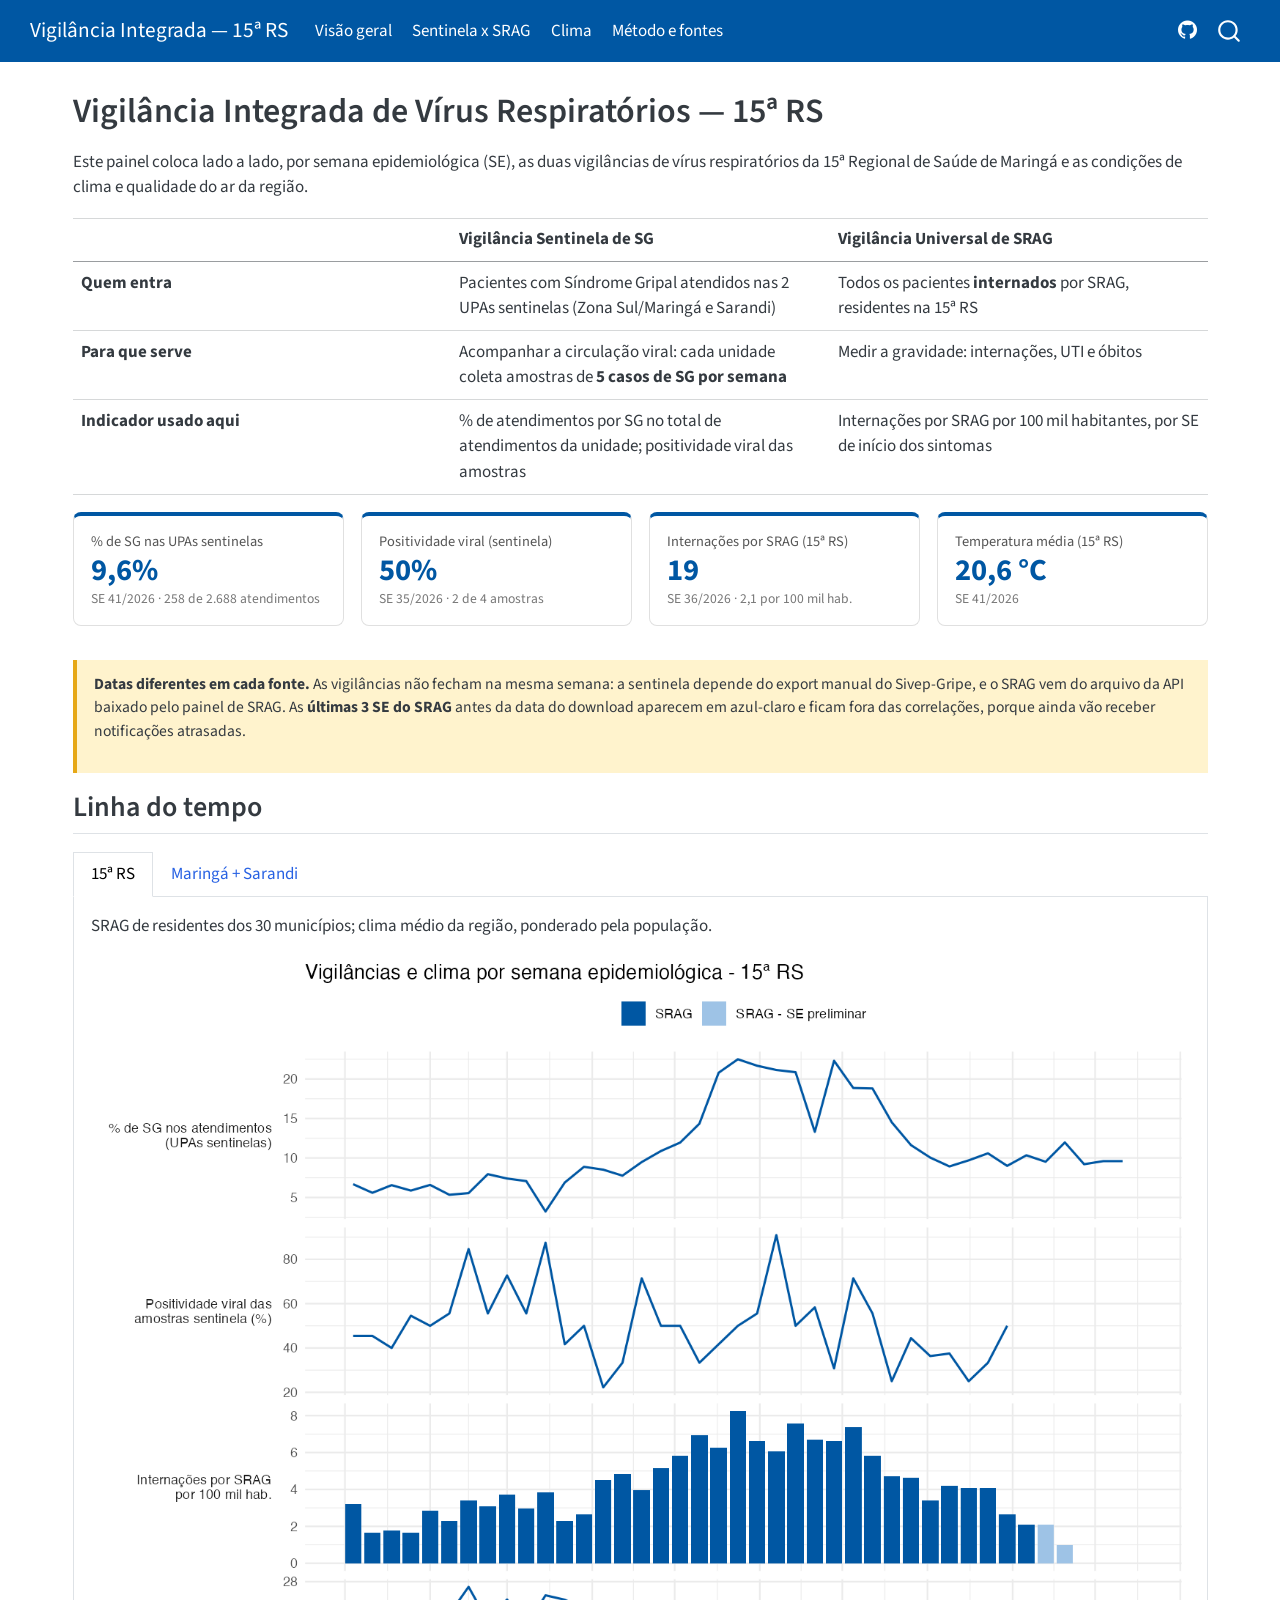
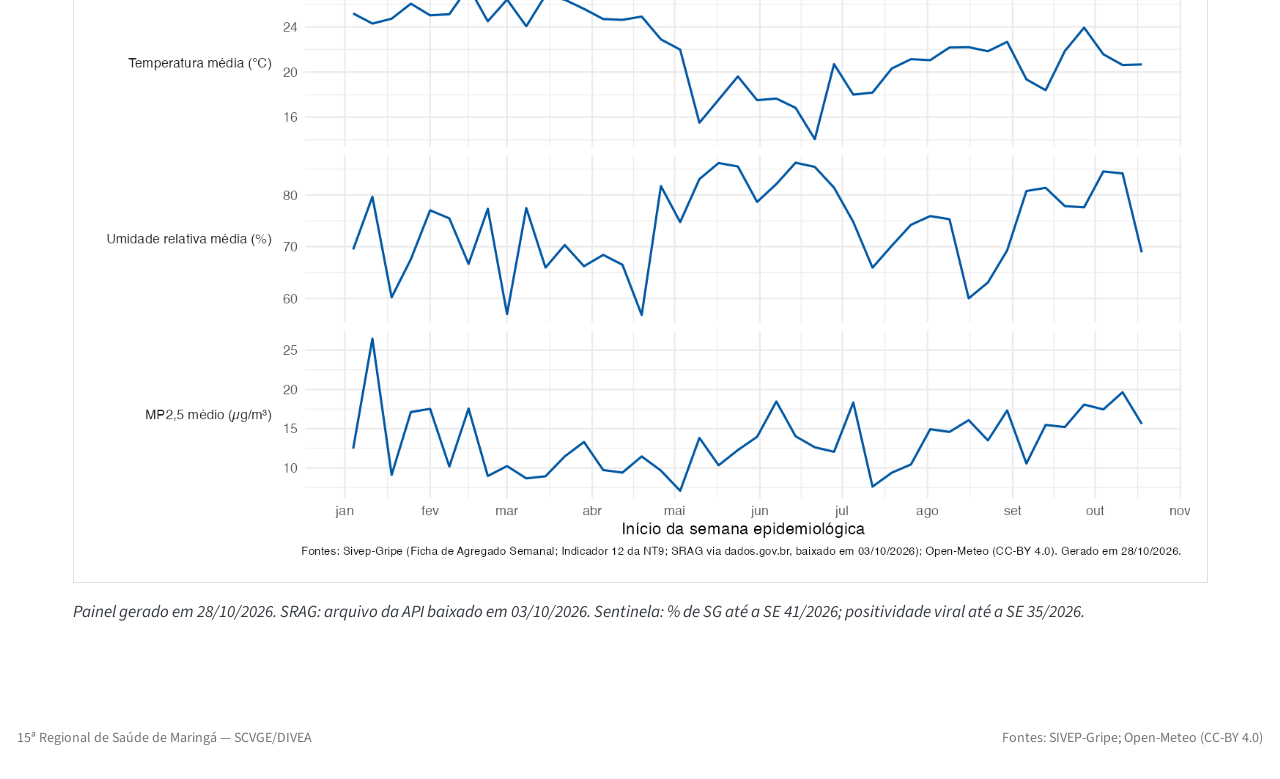
==== docs/index.html @ 5afc6f03 "Primeira versão do painel integrado Sentinela + SRAG + clima Junta a Vigilância Sentinela de SG (2 U" ====
<!DOCTYPE html>
<html xmlns="http://www.w3.org/1999/xhtml" lang="en" xml:lang="en"><head>

<meta charset="utf-8">
<meta name="generator" content="quarto-1.8.27">

<meta name="viewport" content="width=device-width, initial-scale=1.0, user-scalable=yes">


<title>Vigilância Integrada de Vírus Respiratórios — 15ª RS – Vigilância Integrada — 15ª RS</title>
<style>
code{white-space: pre-wrap;}
span.smallcaps{font-variant: small-caps;}
div.columns{display: flex; gap: min(4vw, 1.5em);}
div.column{flex: auto; overflow-x: auto;}
div.hanging-indent{margin-left: 1.5em; text-indent: -1.5em;}
ul.task-list{list-style: none;}
ul.task-list li input[type="checkbox"] {
  width: 0.8em;
  margin: 0 0.8em 0.2em -1em; /* quarto-specific, see https://github.com/quarto-dev/quarto-cli/issues/4556 */ 
  vertical-align: middle;
}
</style>


<script src="site_libs/quarto-nav/quarto-nav.js"></script>
<script src="site_libs/quarto-nav/headroom.min.js"></script>
<script src="site_libs/clipboard/clipboard.min.js"></script>
<script src="site_libs/quarto-search/autocomplete.umd.js"></script>
<script src="site_libs/quarto-search/fuse.min.js"></script>
<script src="site_libs/quarto-search/quarto-search.js"></script>
<meta name="quarto:offset" content="./">
<script src="site_libs/quarto-html/quarto.js" type="module"></script>
<script src="site_libs/quarto-html/tabsets/tabsets.js" type="module"></script>
<script src="site_libs/quarto-html/axe/axe-check.js" type="module"></script>
<script src="site_libs/quarto-html/popper.min.js"></script>
<script src="site_libs/quarto-html/tippy.umd.min.js"></script>
<script src="site_libs/quarto-html/anchor.min.js"></script>
<link href="site_libs/quarto-html/tippy.css" rel="stylesheet">
<link href="site_libs/quarto-html/quarto-syntax-highlighting-ed96de9b727972fe78a7b5d16c58bf87.css" rel="stylesheet" id="quarto-text-highlighting-styles">
<script src="site_libs/bootstrap/bootstrap.min.js"></script>
<link href="site_libs/bootstrap/bootstrap-icons.css" rel="stylesheet">
<link href="site_libs/bootstrap/bootstrap-f245066ca199b7326ac6b360085ddf3a.min.css" rel="stylesheet" append-hash="true" id="quarto-bootstrap" data-mode="light">
<script id="quarto-search-options" type="application/json">{
  "location": "navbar",
  "copy-button": false,
  "collapse-after": 3,
  "panel-placement": "end",
  "type": "overlay",
  "limit": 50,
  "keyboard-shortcut": [
    "f",
    "/",
    "s"
  ],
  "show-item-context": false,
  "language": {
    "search-no-results-text": "No results",
    "search-matching-documents-text": "matching documents",
    "search-copy-link-title": "Copy link to search",
    "search-hide-matches-text": "Hide additional matches",
    "search-more-match-text": "more match in this document",
    "search-more-matches-text": "more matches in this document",
    "search-clear-button-title": "Clear",
    "search-text-placeholder": "",
    "search-detached-cancel-button-title": "Cancel",
    "search-submit-button-title": "Submit",
    "search-label": "Search"
  }
}</script>


<link rel="stylesheet" href="styles.css">
</head>

<body class="nav-fixed quarto-light">

<div id="quarto-search-results"></div>
  <header id="quarto-header" class="headroom fixed-top">
    <nav class="navbar navbar-expand-lg " data-bs-theme="dark">
      <div class="navbar-container container-fluid">
      <div class="navbar-brand-container mx-auto">
    <a class="navbar-brand" href="./index.html">
    <span class="navbar-title">Vigilância Integrada — 15ª RS</span>
    </a>
  </div>
            <div id="quarto-search" class="" title="Search"></div>
          <button class="navbar-toggler" type="button" data-bs-toggle="collapse" data-bs-target="#navbarCollapse" aria-controls="navbarCollapse" role="menu" aria-expanded="false" aria-label="Toggle navigation" onclick="if (window.quartoToggleHeadroom) { window.quartoToggleHeadroom(); }">
  <span class="navbar-toggler-icon"></span>
</button>
          <div class="collapse navbar-collapse" id="navbarCollapse">
            <ul class="navbar-nav navbar-nav-scroll me-auto">
  <li class="nav-item">
    <a class="nav-link active" href="./index.html" aria-current="page"> 
<span class="menu-text">Visão geral</span></a>
  </li>  
  <li class="nav-item">
    <a class="nav-link" href="./vigilancias.html"> 
<span class="menu-text">Sentinela x SRAG</span></a>
  </li>  
  <li class="nav-item">
    <a class="nav-link" href="./clima.html"> 
<span class="menu-text">Clima</span></a>
  </li>  
  <li class="nav-item">
    <a class="nav-link" href="./metodo.html"> 
<span class="menu-text">Método e fontes</span></a>
  </li>  
</ul>
            <ul class="navbar-nav navbar-nav-scroll ms-auto">
  <li class="nav-item compact">
    <a class="nav-link" href="https://github.com/valentim1979/vigilancia-integrada"> <i class="bi bi-github" role="img" aria-label="GitHub">
</i> 
<span class="menu-text"></span></a>
  </li>  
</ul>
          </div> <!-- /navcollapse -->
            <div class="quarto-navbar-tools">
</div>
      </div> <!-- /container-fluid -->
    </nav>
</header>
<!-- content -->
<div id="quarto-content" class="quarto-container page-columns page-rows-contents page-layout-full page-navbar">
<!-- sidebar -->
<!-- margin-sidebar -->
    
<!-- main -->
<main class="content column-page" id="quarto-document-content">

<header id="title-block-header" class="quarto-title-block default">
<div class="quarto-title">
<h1 class="title">Vigilância Integrada de Vírus Respiratórios — 15ª RS</h1>
</div>



<div class="quarto-title-meta column-page">

    
  
    
  </div>
  


</header>


<p>Este painel coloca lado a lado, por semana epidemiológica (SE), as duas vigilâncias de vírus respiratórios da 15ª Regional de Saúde de Maringá e as condições de clima e qualidade do ar da região.</p>
<table class="caption-top table">
<colgroup>
<col style="width: 33%">
<col style="width: 33%">
<col style="width: 33%">
</colgroup>
<thead>
<tr class="header">
<th></th>
<th>Vigilância Sentinela de SG</th>
<th>Vigilância Universal de SRAG</th>
</tr>
</thead>
<tbody>
<tr class="odd">
<td><strong>Quem entra</strong></td>
<td>Pacientes com Síndrome Gripal atendidos nas 2 UPAs sentinelas (Zona Sul/Maringá e Sarandi)</td>
<td>Todos os pacientes <strong>internados</strong> por SRAG, residentes na 15ª RS</td>
</tr>
<tr class="even">
<td><strong>Para que serve</strong></td>
<td>Acompanhar a circulação viral: cada unidade coleta amostras de <strong>5 casos de SG por semana</strong></td>
<td>Medir a gravidade: internações, UTI e óbitos</td>
</tr>
<tr class="odd">
<td><strong>Indicador usado aqui</strong></td>
<td>% de atendimentos por SG no total de atendimentos da unidade; positividade viral das amostras</td>
<td>Internações por SRAG por 100 mil habitantes, por SE de início dos sintomas</td>
</tr>
</tbody>
</table>
<div class="cartoes">
<div class="cartao">
<div class="rotulo">
% de SG nas UPAs sentinelas
</div>
<div class="valor">
9,6%
</div>
<div class="detalhe">
SE 41/2026 · 258 de 2.688 atendimentos
</div>
</div>
<div class="cartao">
<div class="rotulo">
Positividade viral (sentinela)
</div>
<div class="valor">
50%
</div>
<div class="detalhe">
SE 35/2026 · 2 de 4 amostras
</div>
</div>
<div class="cartao">
<div class="rotulo">
Internações por SRAG (15ª RS)
</div>
<div class="valor">
19
</div>
<div class="detalhe">
SE 36/2026 · 2,1 por 100 mil hab.
</div>
</div>
<div class="cartao">
<div class="rotulo">
Temperatura média (15ª RS)
</div>
<div class="valor">
20,6 °C
</div>
<div class="detalhe">
SE 41/2026
</div>
</div>
</div>
<div class="aviso-dado">
<p><strong>Datas diferentes em cada fonte.</strong> As vigilâncias não fecham na mesma semana: a sentinela depende do export manual do Sivep-Gripe, e o SRAG vem do arquivo da API baixado pelo painel de SRAG. As <strong>últimas 3 SE do SRAG</strong> antes da data do download aparecem em azul-claro e ficam fora das correlações, porque ainda vão receber notificações atrasadas.</p>
</div>
<section id="linha-do-tempo" class="level2">
<h2 class="anchored" data-anchor-id="linha-do-tempo">Linha do tempo</h2>
<div class="tabset-margin-container"></div><div class="panel-tabset">
<ul class="nav nav-tabs" role="tablist"><li class="nav-item" role="presentation"><a class="nav-link active" id="tabset-1-1-tab" data-bs-toggle="tab" data-bs-target="#tabset-1-1" role="tab" aria-controls="tabset-1-1" aria-selected="true" href="">15ª RS</a></li><li class="nav-item" role="presentation"><a class="nav-link" id="tabset-1-2-tab" data-bs-toggle="tab" data-bs-target="#tabset-1-2" role="tab" aria-controls="tabset-1-2" aria-selected="false" href="">Maringá + Sarandi</a></li></ul>
<div class="tab-content">
<div id="tabset-1-1" class="tab-pane active" role="tabpanel" aria-labelledby="tabset-1-1-tab">
<p>SRAG de residentes dos 30 municípios; clima médio da região, ponderado pela população.</p>
<p><img src="img/linha_tempo_15rs.png" class="img-fluid"></p>
</div>
<div id="tabset-1-2" class="tab-pane" role="tabpanel" aria-labelledby="tabset-1-2-tab">
<p>SRAG só de residentes dos 2 municípios onde ficam as UPAs sentinelas — o recorte mais comparável com a sentinela.</p>
<p><img src="img/linha_tempo_maringa_sarandi.png" class="img-fluid"></p>
</div>
</div>
</div>
<p><em>Painel gerado em 28/10/2026. SRAG: arquivo da API baixado em 03/10/2026. Sentinela: % de SG até a SE 41/2026; positividade viral até a SE 35/2026.</em></p>


</section>

</main> <!-- /main -->
<script id="quarto-html-after-body" type="application/javascript">
  window.document.addEventListener("DOMContentLoaded", function (event) {
    const icon = "";
    const anchorJS = new window.AnchorJS();
    anchorJS.options = {
      placement: 'right',
      icon: icon
    };
    anchorJS.add('.anchored');
    const isCodeAnnotation = (el) => {
      for (const clz of el.classList) {
        if (clz.startsWith('code-annotation-')) {                     
          return true;
        }
      }
      return false;
    }
    const onCopySuccess = function(e) {
      // button target
      const button = e.trigger;
      // don't keep focus
      button.blur();
      // flash "checked"
      button.classList.add('code-copy-button-checked');
      var currentTitle = button.getAttribute("title");
      button.setAttribute("title", "Copied!");
      let tooltip;
      if (window.bootstrap) {
        button.setAttribute("data-bs-toggle", "tooltip");
        button.setAttribute("data-bs-placement", "left");
        button.setAttribute("data-bs-title", "Copied!");
        tooltip = new bootstrap.Tooltip(button, 
          { trigger: "manual", 
            customClass: "code-copy-button-tooltip",
            offset: [0, -8]});
        tooltip.show();    
      }
      setTimeout(function() {
        if (tooltip) {
          tooltip.hide();
          button.removeAttribute("data-bs-title");
          button.removeAttribute("data-bs-toggle");
          button.removeAttribute("data-bs-placement");
        }
        button.setAttribute("title", currentTitle);
        button.classList.remove('code-copy-button-checked');
      }, 1000);
      // clear code selection
      e.clearSelection();
    }
    const getTextToCopy = function(trigger) {
      const outerScaffold = trigger.parentElement.cloneNode(true);
      const codeEl = outerScaffold.querySelector('code');
      for (const childEl of codeEl.children) {
        if (isCodeAnnotation(childEl)) {
          childEl.remove();
        }
      }
      return codeEl.innerText;
    }
    const clipboard = new window.ClipboardJS('.code-copy-button:not([data-in-quarto-modal])', {
      text: getTextToCopy
    });
    clipboard.on('success', onCopySuccess);
    if (window.document.getElementById('quarto-embedded-source-code-modal')) {
      const clipboardModal = new window.ClipboardJS('.code-copy-button[data-in-quarto-modal]', {
        text: getTextToCopy,
        container: window.document.getElementById('quarto-embedded-source-code-modal')
      });
      clipboardModal.on('success', onCopySuccess);
    }
      var localhostRegex = new RegExp(/^(?:http|https):\/\/localhost\:?[0-9]*\//);
      var mailtoRegex = new RegExp(/^mailto:/);
        var filterRegex = new RegExp('/' + window.location.host + '/');
      var isInternal = (href) => {
          return filterRegex.test(href) || localhostRegex.test(href) || mailtoRegex.test(href);
      }
      // Inspect non-navigation links and adorn them if external
     var links = window.document.querySelectorAll('a[href]:not(.nav-link):not(.navbar-brand):not(.toc-action):not(.sidebar-link):not(.sidebar-item-toggle):not(.pagination-link):not(.no-external):not([aria-hidden]):not(.dropdown-item):not(.quarto-navigation-tool):not(.about-link)');
      for (var i=0; i<links.length; i++) {
        const link = links[i];
        if (!isInternal(link.href)) {
          // undo the damage that might have been done by quarto-nav.js in the case of
          // links that we want to consider external
          if (link.dataset.originalHref !== undefined) {
            link.href = link.dataset.originalHref;
          }
        }
      }
    function tippyHover(el, contentFn, onTriggerFn, onUntriggerFn) {
      const config = {
        allowHTML: true,
        maxWidth: 500,
        delay: 100,
        arrow: false,
        appendTo: function(el) {
            return el.parentElement;
        },
        interactive: true,
        interactiveBorder: 10,
        theme: 'quarto',
        placement: 'bottom-start',
      };
      if (contentFn) {
        config.content = contentFn;
      }
      if (onTriggerFn) {
        config.onTrigger = onTriggerFn;
      }
      if (onUntriggerFn) {
        config.onUntrigger = onUntriggerFn;
      }
      window.tippy(el, config); 
    }
    const noterefs = window.document.querySelectorAll('a[role="doc-noteref"]');
    for (var i=0; i<noterefs.length; i++) {
      const ref = noterefs[i];
      tippyHover(ref, function() {
        // use id or data attribute instead here
        let href = ref.getAttribute('data-footnote-href') || ref.getAttribute('href');
        try { href = new URL(href).hash; } catch {}
        const id = href.replace(/^#\/?/, "");
        const note = window.document.getElementById(id);
        if (note) {
          return note.innerHTML;
        } else {
          return "";
        }
      });
    }
    const xrefs = window.document.querySelectorAll('a.quarto-xref');
    const processXRef = (id, note) => {
      // Strip column container classes
      const stripColumnClz = (el) => {
        el.classList.remove("page-full", "page-columns");
        if (el.children) {
          for (const child of el.children) {
            stripColumnClz(child);
          }
        }
      }
      stripColumnClz(note)
      if (id === null || id.startsWith('sec-')) {
        // Special case sections, only their first couple elements
        const container = document.createElement("div");
        if (note.children && note.children.length > 2) {
          container.appendChild(note.children[0].cloneNode(true));
          for (let i = 1; i < note.children.length; i++) {
            const child = note.children[i];
            if (child.tagName === "P" && child.innerText === "") {
              continue;
            } else {
              container.appendChild(child.cloneNode(true));
              break;
            }
          }
          if (window.Quarto?.typesetMath) {
            window.Quarto.typesetMath(container);
          }
          return container.innerHTML
        } else {
          if (window.Quarto?.typesetMath) {
            window.Quarto.typesetMath(note);
          }
          return note.innerHTML;
        }
      } else {
        // Remove any anchor links if they are present
        const anchorLink = note.querySelector('a.anchorjs-link');
        if (anchorLink) {
          anchorLink.remove();
        }
        if (window.Quarto?.typesetMath) {
          window.Quarto.typesetMath(note);
        }
        if (note.classList.contains("callout")) {
          return note.outerHTML;
        } else {
          return note.innerHTML;
        }
      }
    }
    for (var i=0; i<xrefs.length; i++) {
      const xref = xrefs[i];
      tippyHover(xref, undefined, function(instance) {
        instance.disable();
        let url = xref.getAttribute('href');
        let hash = undefined; 
        if (url.startsWith('#')) {
          hash = url;
        } else {
          try { hash = new URL(url).hash; } catch {}
        }
        if (hash) {
          const id = hash.replace(/^#\/?/, "");
          const note = window.document.getElementById(id);
          if (note !== null) {
            try {
              const html = processXRef(id, note.cloneNode(true));
              instance.setContent(html);
            } finally {
              instance.enable();
              instance.show();
            }
          } else {
            // See if we can fetch this
            fetch(url.split('#')[0])
            .then(res => res.text())
            .then(html => {
              const parser = new DOMParser();
              const htmlDoc = parser.parseFromString(html, "text/html");
              const note = htmlDoc.getElementById(id);
              if (note !== null) {
                const html = processXRef(id, note);
                instance.setContent(html);
              } 
            }).finally(() => {
              instance.enable();
              instance.show();
            });
          }
        } else {
          // See if we can fetch a full url (with no hash to target)
          // This is a special case and we should probably do some content thinning / targeting
          fetch(url)
          .then(res => res.text())
          .then(html => {
            const parser = new DOMParser();
            const htmlDoc = parser.parseFromString(html, "text/html");
            const note = htmlDoc.querySelector('main.content');
            if (note !== null) {
              // This should only happen for chapter cross references
              // (since there is no id in the URL)
              // remove the first header
              if (note.children.length > 0 && note.children[0].tagName === "HEADER") {
                note.children[0].remove();
              }
              const html = processXRef(null, note);
              instance.setContent(html);
            } 
          }).finally(() => {
            instance.enable();
            instance.show();
          });
        }
      }, function(instance) {
      });
    }
        let selectedAnnoteEl;
        const selectorForAnnotation = ( cell, annotation) => {
          let cellAttr = 'data-code-cell="' + cell + '"';
          let lineAttr = 'data-code-annotation="' +  annotation + '"';
          const selector = 'span[' + cellAttr + '][' + lineAttr + ']';
          return selector;
        }
        const selectCodeLines = (annoteEl) => {
          const doc = window.document;
          const targetCell = annoteEl.getAttribute("data-target-cell");
          const targetAnnotation = annoteEl.getAttribute("data-target-annotation");
          const annoteSpan = window.document.querySelector(selectorForAnnotation(targetCell, targetAnnotation));
          const lines = annoteSpan.getAttribute("data-code-lines").split(",");
          const lineIds = lines.map((line) => {
            return targetCell + "-" + line;
          })
          let top = null;
          let height = null;
          let parent = null;
          if (lineIds.length > 0) {
              //compute the position of the single el (top and bottom and make a div)
              const el = window.document.getElementById(lineIds[0]);
              top = el.offsetTop;
              height = el.offsetHeight;
              parent = el.parentElement.parentElement;
            if (lineIds.length > 1) {
              const lastEl = window.document.getElementById(lineIds[lineIds.length - 1]);
              const bottom = lastEl.offsetTop + lastEl.offsetHeight;
              height = bottom - top;
            }
            if (top !== null && height !== null && parent !== null) {
              // cook up a div (if necessary) and position it 
              let div = window.document.getElementById("code-annotation-line-highlight");
              if (div === null) {
                div = window.document.createElement("div");
                div.setAttribute("id", "code-annotation-line-highlight");
                div.style.position = 'absolute';
                parent.appendChild(div);
              }
              div.style.top = top - 2 + "px";
              div.style.height = height + 4 + "px";
              div.style.left = 0;
              let gutterDiv = window.document.getElementById("code-annotation-line-highlight-gutter");
              if (gutterDiv === null) {
                gutterDiv = window.document.createElement("div");
                gutterDiv.setAttribute("id", "code-annotation-line-highlight-gutter");
                gutterDiv.style.position = 'absolute';
                const codeCell = window.document.getElementById(targetCell);
                const gutter = codeCell.querySelector('.code-annotation-gutter');
                gutter.appendChild(gutterDiv);
              }
              gutterDiv.style.top = top - 2 + "px";
              gutterDiv.style.height = height + 4 + "px";
            }
            selectedAnnoteEl = annoteEl;
          }
        };
        const unselectCodeLines = () => {
          const elementsIds = ["code-annotation-line-highlight", "code-annotation-line-highlight-gutter"];
          elementsIds.forEach((elId) => {
            const div = window.document.getElementById(elId);
            if (div) {
              div.remove();
            }
          });
          selectedAnnoteEl = undefined;
        };
          // Handle positioning of the toggle
      window.addEventListener(
        "resize",
        throttle(() => {
          elRect = undefined;
          if (selectedAnnoteEl) {
            selectCodeLines(selectedAnnoteEl);
          }
        }, 10)
      );
      function throttle(fn, ms) {
      let throttle = false;
      let timer;
        return (...args) => {
          if(!throttle) { // first call gets through
              fn.apply(this, args);
              throttle = true;
          } else { // all the others get throttled
              if(timer) clearTimeout(timer); // cancel #2
              timer = setTimeout(() => {
                fn.apply(this, args);
                timer = throttle = false;
              }, ms);
          }
        };
      }
        // Attach click handler to the DT
        const annoteDls = window.document.querySelectorAll('dt[data-target-cell]');
        for (const annoteDlNode of annoteDls) {
          annoteDlNode.addEventListener('click', (event) => {
            const clickedEl = event.target;
            if (clickedEl !== selectedAnnoteEl) {
              unselectCodeLines();
              const activeEl = window.document.querySelector('dt[data-target-cell].code-annotation-active');
              if (activeEl) {
                activeEl.classList.remove('code-annotation-active');
              }
              selectCodeLines(clickedEl);
              clickedEl.classList.add('code-annotation-active');
            } else {
              // Unselect the line
              unselectCodeLines();
              clickedEl.classList.remove('code-annotation-active');
            }
          });
        }
    const findCites = (el) => {
      const parentEl = el.parentElement;
      if (parentEl) {
        const cites = parentEl.dataset.cites;
        if (cites) {
          return {
            el,
            cites: cites.split(' ')
          };
        } else {
          return findCites(el.parentElement)
        }
      } else {
        return undefined;
      }
    };
    var bibliorefs = window.document.querySelectorAll('a[role="doc-biblioref"]');
    for (var i=0; i<bibliorefs.length; i++) {
      const ref = bibliorefs[i];
      const citeInfo = findCites(ref);
      if (citeInfo) {
        tippyHover(citeInfo.el, function() {
          var popup = window.document.createElement('div');
          citeInfo.cites.forEach(function(cite) {
            var citeDiv = window.document.createElement('div');
            citeDiv.classList.add('hanging-indent');
            citeDiv.classList.add('csl-entry');
            var biblioDiv = window.document.getElementById('ref-' + cite);
            if (biblioDiv) {
              citeDiv.innerHTML = biblioDiv.innerHTML;
            }
            popup.appendChild(citeDiv);
          });
          return popup.innerHTML;
        });
      }
    }
  });
  </script>
</div> <!-- /content -->
<footer class="footer">
  <div class="nav-footer">
    <div class="nav-footer-left">
<p>15ª Regional de Saúde de Maringá — SCVGE/DIVEA</p>
</div>   
    <div class="nav-footer-center">
      &nbsp;
    </div>
    <div class="nav-footer-right">
<p>Fontes: SIVEP-Gripe; Open-Meteo (CC-BY 4.0)</p>
</div>
  </div>
</footer>




</body></html>
---- docs/site_libs/quarto-html/tippy.css ----
.tippy-box[data-animation=fade][data-state=hidden]{opacity:0}[data-tippy-root]{max-width:calc(100vw - 10px)}.tippy-box{position:relative;background-color:#333;color:#fff;border-radius:4px;font-size:14px;line-height:1.4;white-space:normal;outline:0;transition-property:transform,visibility,opacity}.tippy-box[data-placement^=top]>.tippy-arrow{bottom:0}.tippy-box[data-placement^=top]>.tippy-arrow:before{bottom:-7px;left:0;border-width:8px 8px 0;border-top-color:initial;transform-origin:center top}.tippy-box[data-placement^=bottom]>.tippy-arrow{top:0}.tippy-box[data-placement^=bottom]>.tippy-arrow:before{top:-7px;left:0;border-width:0 8px 8px;border-bottom-color:initial;transform-origin:center bottom}.tippy-box[data-placement^=left]>.tippy-arrow{right:0}.tippy-box[data-placement^=left]>.tippy-arrow:before{border-width:8px 0 8px 8px;border-left-color:initial;right:-7px;transform-origin:center left}.tippy-box[data-placement^=right]>.tippy-arrow{left:0}.tippy-box[data-placement^=right]>.tippy-arrow:before{left:-7px;border-width:8px 8px 8px 0;border-right-color:initial;transform-origin:center right}.tippy-box[data-inertia][data-state=visible]{transition-timing-function:cubic-bezier(.54,1.5,.38,1.11)}.tippy-arrow{width:16px;height:16px;color:#333}.tippy-arrow:before{content:"";position:absolute;border-color:transparent;border-style:solid}.tippy-content{position:relative;padding:5px 9px;z-index:1}
---- docs/site_libs/quarto-html/quarto-syntax-highlighting-ed96de9b727972fe78a7b5d16c58bf87.css ----
/* quarto syntax highlight colors */
:root {
  --quarto-hl-ot-color: #003B4F;
  --quarto-hl-at-color: #657422;
  --quarto-hl-ss-color: #20794D;
  --quarto-hl-an-color: #5E5E5E;
  --quarto-hl-fu-color: #4758AB;
  --quarto-hl-st-color: #20794D;
  --quarto-hl-cf-color: #003B4F;
  --quarto-hl-op-color: #5E5E5E;
  --quarto-hl-er-color: #AD0000;
  --quarto-hl-bn-color: #AD0000;
  --quarto-hl-al-color: #AD0000;
  --quarto-hl-va-color: #111111;
  --quarto-hl-bu-color: inherit;
  --quarto-hl-ex-color: inherit;
  --quarto-hl-pp-color: #AD0000;
  --quarto-hl-in-color: #5E5E5E;
  --quarto-hl-vs-color: #20794D;
  --quarto-hl-wa-color: #5E5E5E;
  --quarto-hl-do-color: #5E5E5E;
  --quarto-hl-im-color: #00769E;
  --quarto-hl-ch-color: #20794D;
  --quarto-hl-dt-color: #AD0000;
  --quarto-hl-fl-color: #AD0000;
  --quarto-hl-co-color: #5E5E5E;
  --quarto-hl-cv-color: #5E5E5E;
  --quarto-hl-cn-color: #8f5902;
  --quarto-hl-sc-color: #5E5E5E;
  --quarto-hl-dv-color: #AD0000;
  --quarto-hl-kw-color: #003B4F;
}

/* other quarto variables */
:root {
  --quarto-font-monospace: SFMono-Regular, Menlo, Monaco, Consolas, "Liberation Mono", "Courier New", monospace;
}

/* syntax highlight based on Pandoc's rules */
pre > code.sourceCode > span {
  color: #003B4F;
}

code.sourceCode > span {
  color: #003B4F;
}

div.sourceCode,
div.sourceCode pre.sourceCode {
  color: #003B4F;
}

/* Normal */
code span {
  color: #003B4F;
}

/* Alert */
code span.al {
  color: #AD0000;
  font-style: inherit;
}

/* Annotation */
code span.an {
  color: #5E5E5E;
  font-style: inherit;
}

/* Attribute */
code span.at {
  color: #657422;
  font-style: inherit;
}

/* BaseN */
code span.bn {
  color: #AD0000;
  font-style: inherit;
}

/* BuiltIn */
code span.bu {
  font-style: inherit;
}

/* ControlFlow */
code span.cf {
  color: #003B4F;
  font-weight: bold;
  font-style: inherit;
}

/* Char */
code span.ch {
  color: #20794D;
  font-style: inherit;
}

/* Constant */
code span.cn {
  color: #8f5902;
  font-style: inherit;
}

/* Comment */
code span.co {
  color: #5E5E5E;
  font-style: inherit;
}

/* CommentVar */
code span.cv {
  color: #5E5E5E;
  font-style: italic;
}

/* Documentation */
code span.do {
  color: #5E5E5E;
  font-style: italic;
}

/* DataType */
code span.dt {
  color: #AD0000;
  font-style: inherit;
}

/* DecVal */
code span.dv {
  color: #AD0000;
  font-style: inherit;
}

/* Error */
code span.er {
  color: #AD0000;
  font-style: inherit;
}

/* Extension */
code span.ex {
  font-style: inherit;
}

/* Float */
code span.fl {
  color: #AD0000;
  font-style: inherit;
}

/* Function */
code span.fu {
  color: #4758AB;
  font-style: inherit;
}

/* Import */
code span.im {
  color: #00769E;
  font-style: inherit;
}

/* Information */
code span.in {
  color: #5E5E5E;
  font-style: inherit;
}

/* Keyword */
code span.kw {
  color: #003B4F;
  font-weight: bold;
  font-style: inherit;
}

/* Operator */
code span.op {
  color: #5E5E5E;
  font-style: inherit;
}

/* Other */
code span.ot {
  color: #003B4F;
  font-style: inherit;
}

/* Preprocessor */
code span.pp {
  color: #AD0000;
  font-style: inherit;
}

/* SpecialChar */
code span.sc {
  color: #5E5E5E;
  font-style: inherit;
}

/* SpecialString */
code span.ss {
  color: #20794D;
  font-style: inherit;
}

/* String */
code span.st {
  color: #20794D;
  font-style: inherit;
}

/* Variable */
code span.va {
  color: #111111;
  font-style: inherit;
}

/* VerbatimString */
code span.vs {
  color: #20794D;
  font-style: inherit;
}

/* Warning */
code span.wa {
  color: #5E5E5E;
  font-style: italic;
}

.prevent-inlining {
  content: "</";
}

/*# sourceMappingURL=0920dd6d7437995b8cdf7429764427b1.css.map */
---- docs/styles.css ----
/* Cor padrão dos painéis da 15ª RS (#0057A3), a mesma do painel da sentinela. */
:root {
  --rs-azul: #0057A3;
}

.navbar {
  background-color: var(--rs-azul) !important;
}

/* Só no menu do topo - sem o .navbar, as abas (panel-tabset) ficam brancas. */
.navbar .navbar-brand, .navbar .nav-link {
  color: #ffffff !important;
}

.aviso-dado {
  background-color: #fff3cd;
  border-left: 4px solid #e6a817;
  padding: 0.75rem 1rem;
  margin: 1rem 0;
  font-size: 0.92rem;
}

.cartoes {
  display: grid;
  grid-template-columns: repeat(auto-fit, minmax(200px, 1fr));
  gap: 1rem;
  margin: 1rem 0 2rem;
}

.cartao {
  border: 1px solid #e0e0e0;
  border-top: 4px solid var(--rs-azul);
  border-radius: 8px;
  padding: 0.9rem 1rem;
}

.cartao .rotulo {
  font-size: 0.85rem;
  color: #555;
}

.cartao .valor {
  font-size: 1.8rem;
  font-weight: 700;
  color: var(--rs-azul);
  line-height: 1.2;
}

.cartao .detalhe {
  font-size: 0.8rem;
  color: #777;
}

img {
  max-width: 100%;
  height: auto;
}
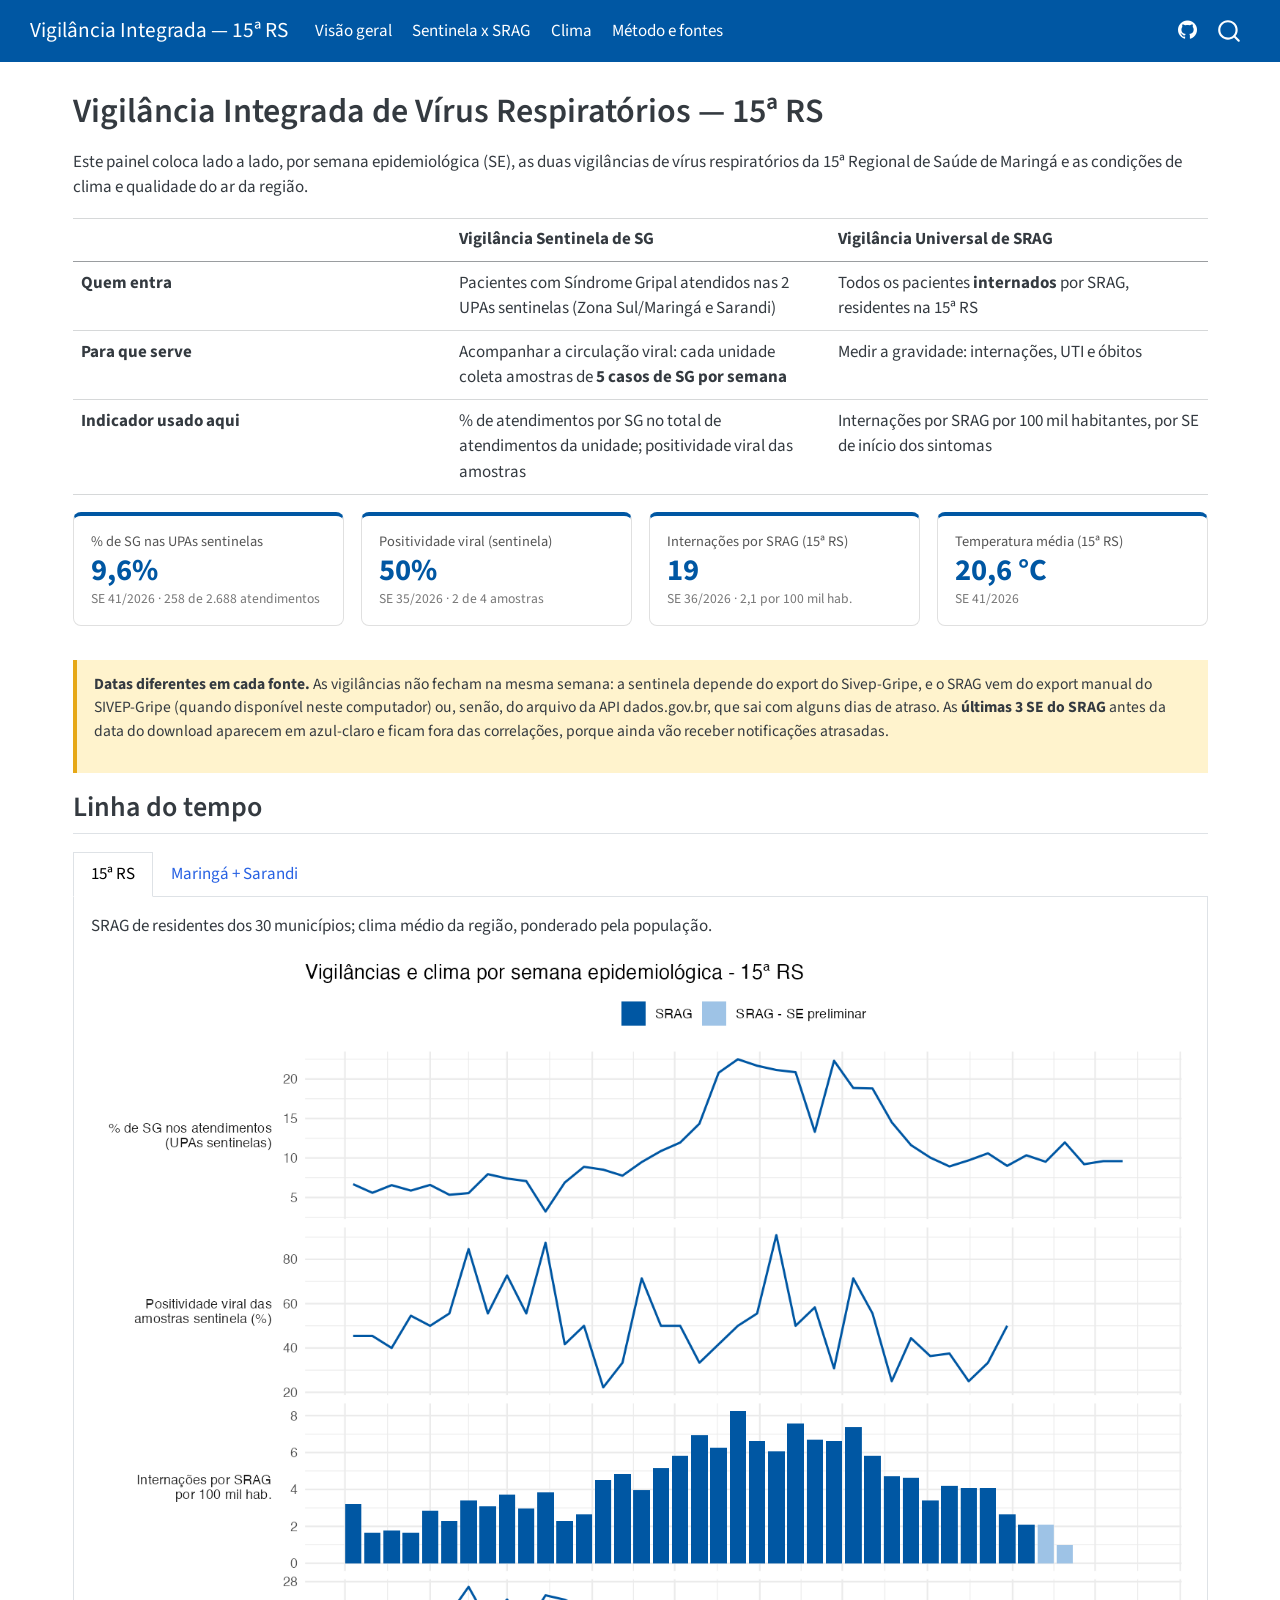
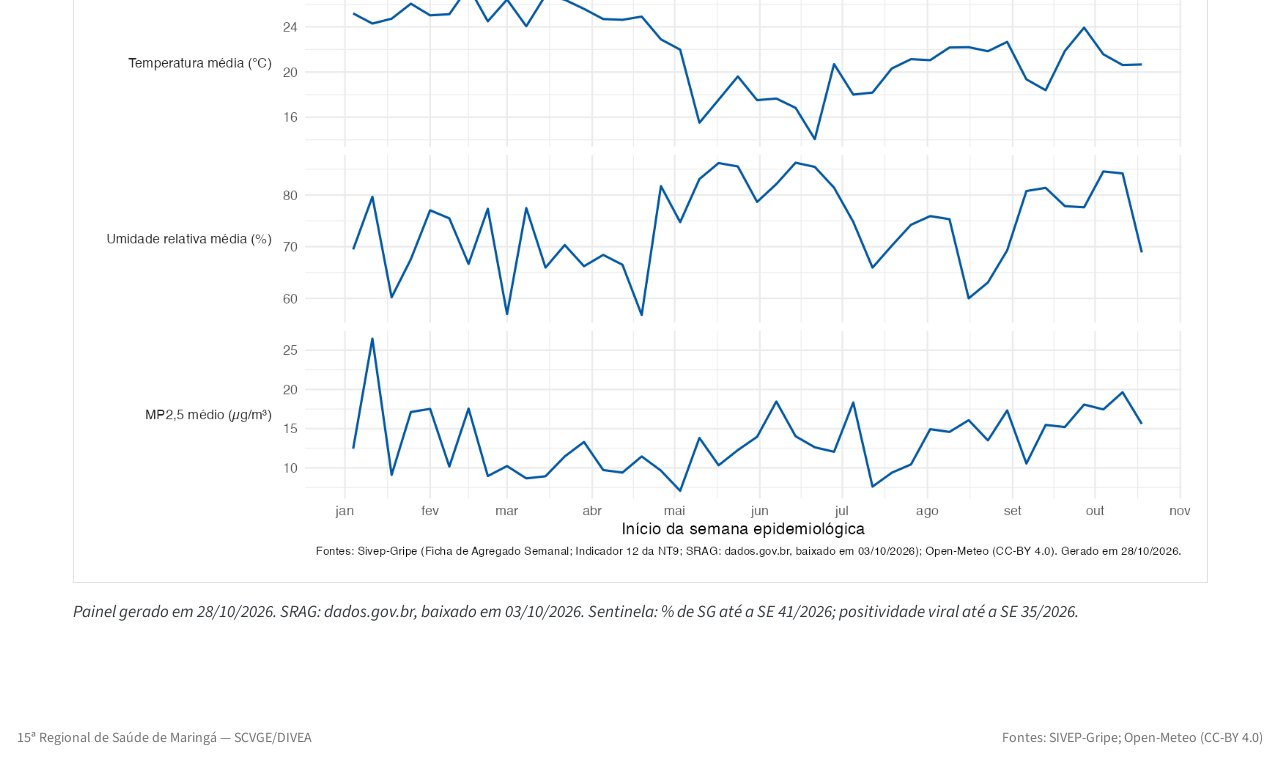
==== commit bd3e0af2: "SRAG: usa a base exportada do SIVEP quando existir, senão a API Mesma ordem do painel virus-respirat" ====
--- a/docs/index.html
+++ b/docs/index.html
@@ -226,7 +226,7 @@
 </div>
 </div>
 <div class="aviso-dado">
-<p><strong>Datas diferentes em cada fonte.</strong> As vigilâncias não fecham na mesma semana: a sentinela depende do export manual do Sivep-Gripe, e o SRAG vem do arquivo da API baixado pelo painel de SRAG. As <strong>últimas 3 SE do SRAG</strong> antes da data do download aparecem em azul-claro e ficam fora das correlações, porque ainda vão receber notificações atrasadas.</p>
+<p><strong>Datas diferentes em cada fonte.</strong> As vigilâncias não fecham na mesma semana: a sentinela depende do export do Sivep-Gripe, e o SRAG vem do export manual do SIVEP-Gripe (quando disponível neste computador) ou, senão, do arquivo da API dados.gov.br, que sai com alguns dias de atraso. As <strong>últimas 3 SE do SRAG</strong> antes da data do download aparecem em azul-claro e ficam fora das correlações, porque ainda vão receber notificações atrasadas.</p>
 </div>
 <section id="linha-do-tempo" class="level2">
 <h2 class="anchored" data-anchor-id="linha-do-tempo">Linha do tempo</h2>
@@ -243,7 +243,7 @@
 </div>
 </div>
 </div>
-<p><em>Painel gerado em 28/10/2026. SRAG: arquivo da API baixado em 03/10/2026. Sentinela: % de SG até a SE 41/2026; positividade viral até a SE 35/2026.</em></p>
+<p><em>Painel gerado em 28/10/2026. SRAG: dados.gov.br, baixado em 03/10/2026. Sentinela: % de SG até a SE 41/2026; positividade viral até a SE 35/2026.</em></p>
 
 
 </section>
